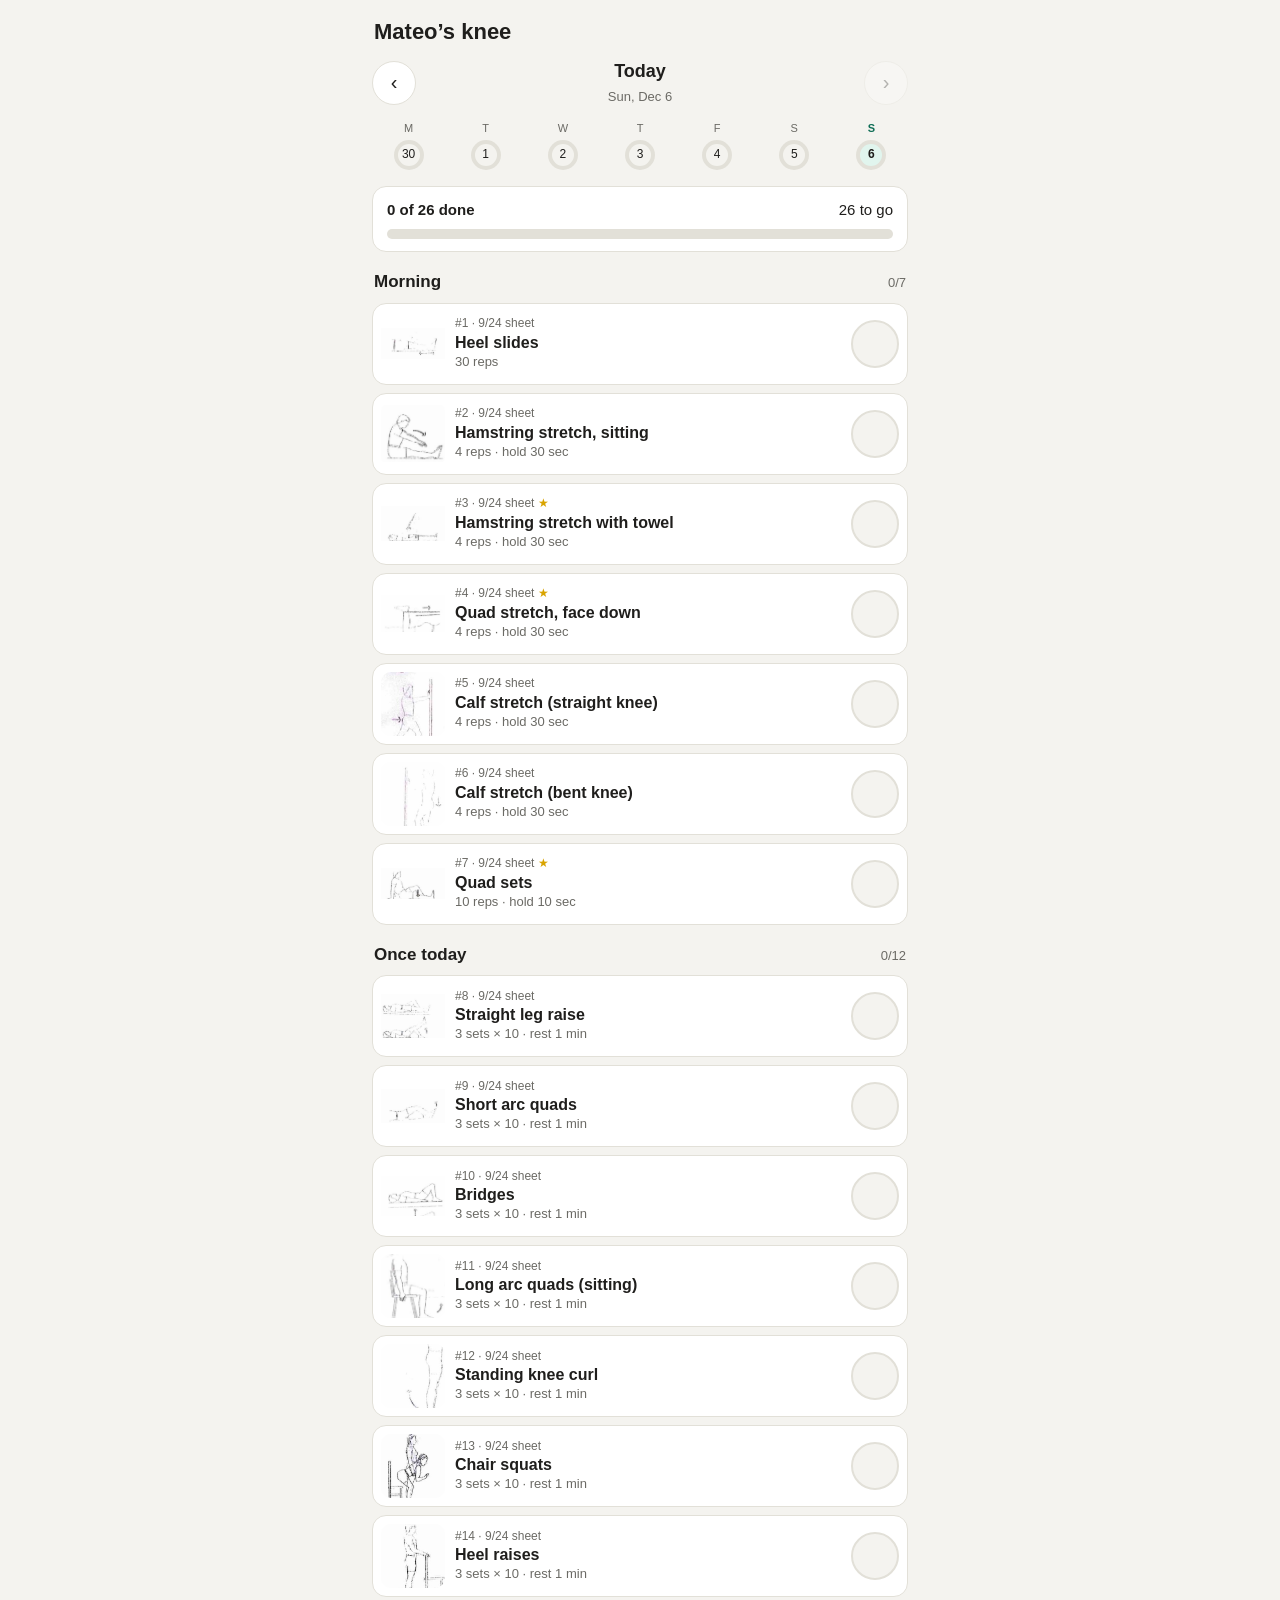
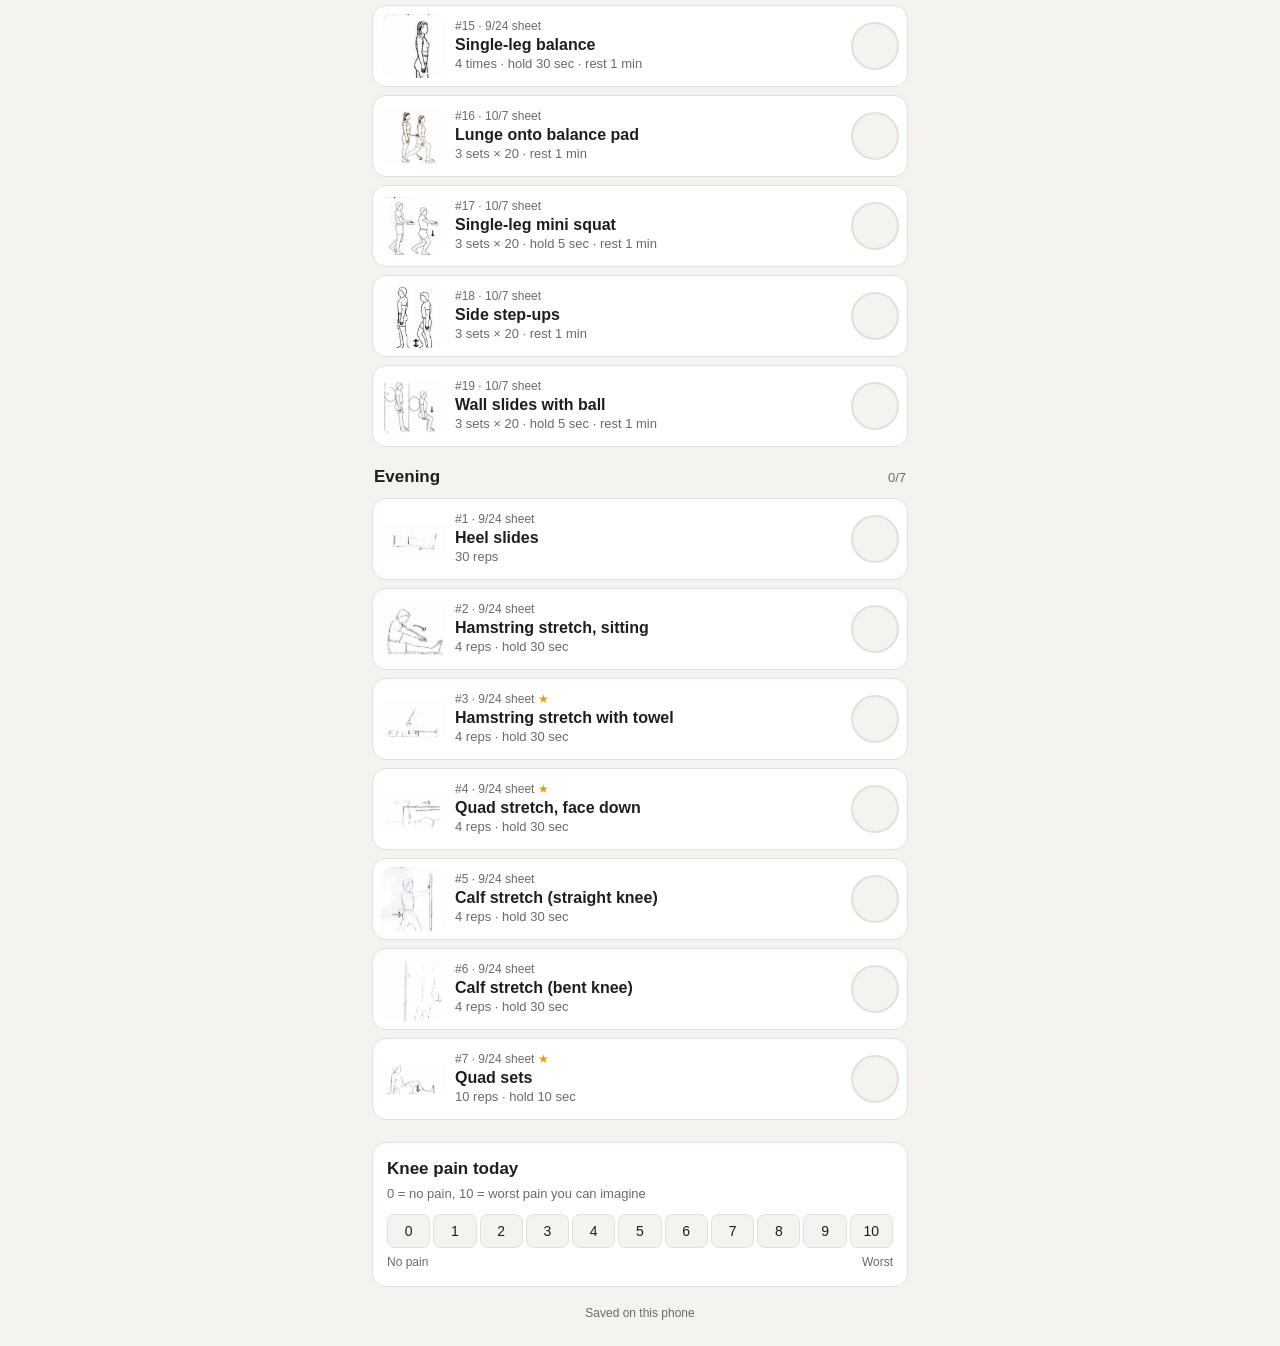
==== docs/mateo/index.html @ 148383e8 "Knee exercise apps for Mateo and Kristen" ====
<!doctype html>
<html lang="en">
<head>
<meta charset="utf-8">
<meta name="viewport" content="width=device-width, initial-scale=1, viewport-fit=cover">
<title>Mateo's Knee</title>
<meta name="apple-mobile-web-app-capable" content="yes">
<meta name="mobile-web-app-capable" content="yes">
<meta name="apple-mobile-web-app-title" content="Mateo Knee">
<meta name="apple-mobile-web-app-status-bar-style" content="default">
<meta name="theme-color" content="#0f6e56">
<link rel="apple-touch-icon" href="../icons/mateo-180.png">
<link rel="icon" href="../icons/mateo-180.png">
<link rel="manifest" href="manifest.json">
<link rel="stylesheet" href="../style.css">
</head>
<body>
<main id="app"></main>
<div id="overlay" class="overlay" hidden></div>
<script>window.KID = 'mateo';</script>
<script src="../config.js"></script>
<script src="../exercises.js"></script>
<script src="../app.js"></script>
</body>
</html>
---- docs/style.css ----
:root {
  --bg: #f4f3ef;
  --card: #ffffff;
  --text: #1f1e1c;
  --muted: #6b6a65;
  --line: #e2e0d8;
  --done: #2f8f4e;
  --done-bg: #e5f4ea;
  --warn: #b5541c;
  --accent: #0f6e56;
  --accent-soft: #e1f5ee;
  --radius: 14px;
  --safe-top: env(safe-area-inset-top, 0px);
  --safe-bottom: env(safe-area-inset-bottom, 0px);
}
body.kristen { --accent: #534ab7; --accent-soft: #eeedfe; }

@media (prefers-color-scheme: dark) {
  :root {
    --bg: #161615; --card: #232321; --text: #f1efe8; --muted: #a3a19a;
    --line: #36352f; --done: #5cc27d; --done-bg: #1d3325; --warn: #f0997b;
    --accent: #5dcaa5; --accent-soft: #10342a;
  }
  body.kristen { --accent: #aea8ec; --accent-soft: #2a2650; }
  .pic { filter: invert(0.88) hue-rotate(180deg); }
}

* { box-sizing: border-box; -webkit-tap-highlight-color: transparent; }
html, body { margin: 0; }
body {
  background: var(--bg); color: var(--text);
  font: 16px/1.45 -apple-system, BlinkMacSystemFont, "Segoe UI", Roboto, sans-serif;
  padding: calc(var(--safe-top) + 8px) 12px calc(var(--safe-bottom) + 24px);
  max-width: 560px; margin: 0 auto;
}
button { font: inherit; color: inherit; cursor: pointer; }
h1, h2, h3 { margin: 0; font-weight: 650; }

.top { display: flex; align-items: center; justify-content: space-between; gap: 8px; padding: 8px 2px 4px; }
.top h1 { font-size: 22px; }
.streak { font-size: 14px; color: var(--accent); background: var(--accent-soft); padding: 4px 10px; border-radius: 99px; white-space: nowrap; }

.daynav { display: flex; align-items: center; justify-content: space-between; margin: 6px 0 10px; }
.daynav .label { text-align: center; }
.daynav .label b { display: block; font-size: 18px; }
.daynav .label span { font-size: 13px; color: var(--muted); }
.iconbtn { width: 44px; height: 44px; border-radius: 50%; border: 1px solid var(--line); background: var(--card); font-size: 20px; display: grid; place-items: center; }
.iconbtn:disabled { opacity: .3; }

.week { display: grid; grid-template-columns: repeat(7, 1fr); gap: 4px; margin-bottom: 12px; }
.week button { border: 0; background: none; padding: 4px 0; display: flex; flex-direction: column; align-items: center; gap: 3px; font-size: 11px; color: var(--muted); }
.week .ring { width: 30px; height: 30px; border-radius: 50%; display: grid; place-items: center; font-size: 12px; color: var(--text);
  background: conic-gradient(var(--done) calc(var(--p) * 1%), var(--line) 0); }
.week .ring i { width: 22px; height: 22px; border-radius: 50%; background: var(--bg); display: grid; place-items: center; font-style: normal; }
.week .sel { color: var(--accent); font-weight: 700; }
.week .sel .ring i { background: var(--accent-soft); }

.progress { background: var(--card); border: 1px solid var(--line); border-radius: var(--radius); padding: 12px 14px; margin-bottom: 14px; }
.progress .row { display: flex; justify-content: space-between; font-size: 15px; margin-bottom: 8px; }
.bar { height: 10px; background: var(--line); border-radius: 99px; overflow: hidden; }
.bar > div { height: 100%; background: var(--done); border-radius: 99px; transition: width .3s; }
.offday { font-size: 13px; color: var(--muted); margin-top: 8px; }

.section { margin: 18px 2px 8px; display: flex; align-items: baseline; justify-content: space-between; }
.section h2 { font-size: 17px; }
.section span { font-size: 13px; color: var(--muted); }

.card { display: flex; align-items: center; gap: 10px; background: var(--card); border: 1px solid var(--line);
  border-radius: var(--radius); padding: 8px; margin-bottom: 8px; transition: background .2s; }
.card.done { background: var(--done-bg); border-color: transparent; }
.card .open { flex: 1; min-width: 0; display: flex; align-items: center; gap: 10px; border: 0; background: none; padding: 0; text-align: left; }
.thumb { width: 64px; height: 64px; flex: none; border-radius: 10px; background: #fff; display: grid; place-items: center; overflow: hidden; }
.thumb img { max-width: 100%; max-height: 100%; }
.card .info { min-width: 0; }
.tag { font-size: 12px; color: var(--muted); }
.tag .star { color: #d9a400; }
.card .name { font-weight: 600; font-size: 16px; line-height: 1.25; }
.card .dose { font-size: 13px; color: var(--muted); }
.check { width: 48px; height: 48px; flex: none; border-radius: 50%; border: 2px solid var(--line); background: var(--bg); display: grid; place-items: center; }
.check svg { width: 24px; height: 24px; opacity: 0; }
.card.done .check { background: var(--done); border-color: var(--done); color: #fff; }
.card.done .check svg { opacity: 1; }

.pain { background: var(--card); border: 1px solid var(--line); border-radius: var(--radius); padding: 14px; margin-top: 22px; }
.pain h2 { font-size: 17px; margin-bottom: 4px; }
.pain p { margin: 0 0 10px; font-size: 13px; color: var(--muted); }
.scale { display: grid; grid-template-columns: repeat(11, minmax(0, 1fr)); gap: 3px; }
.scale button { min-width: 0; height: 34px; border-radius: 8px; border: 1px solid var(--line); background: var(--bg); font-size: 14px; padding: 0; }
@media (max-width: 360px) { .pain { padding: 12px 10px; } .scale { gap: 2px; } .scale button { font-size: 13px; } .thumb { width: 54px; height: 54px; } }
.scale button.on { color: #fff; border-color: transparent; }
.scale-labels { display: flex; justify-content: space-between; font-size: 12px; color: var(--muted); margin-top: 6px; }

.sync { text-align: center; font-size: 12px; color: var(--muted); margin-top: 18px; }

/* Overlays */
.overlay { position: fixed; inset: 0; background: var(--bg); z-index: 10; overflow-y: auto;
  padding: calc(var(--safe-top) + 10px) 16px calc(var(--safe-bottom) + 24px); }
.overlay .inner { max-width: 560px; margin: 0 auto; }
.overlay .close { position: sticky; top: 0; margin-left: auto; z-index: 2; }
.pic { background: #fff; border-radius: var(--radius); padding: 10px; display: grid; place-items: center; margin: 4px 0 14px; }
.pic img { width: 100%; max-height: 300px; object-fit: contain; }
.detail h2 { font-size: 22px; }
.detail .tag { font-size: 13px; margin-bottom: 4px; }
.chips { display: flex; flex-wrap: wrap; gap: 6px; margin: 10px 0; }
.chip { background: var(--accent-soft); color: var(--accent); font-size: 14px; padding: 4px 10px; border-radius: 99px; }
.chip.gear { background: var(--card); color: var(--text); border: 1px solid var(--line); }
.detail ol { padding-left: 22px; margin: 10px 0; }
.detail li { margin-bottom: 6px; }
.tipbox { background: var(--card); border-left: 4px solid var(--accent); padding: 10px 12px; border-radius: 0 10px 10px 0; font-size: 15px; margin: 10px 0; }
.btn { display: block; width: 100%; padding: 15px; border-radius: 12px; border: 0; font-size: 17px; font-weight: 600; text-align: center; text-decoration: none; margin-top: 10px; }
.btn.primary { background: var(--accent); color: #fff; }
.btn.secondary { background: var(--card); color: var(--text); border: 1px solid var(--line); }
.btn.good { background: var(--done); color: #fff; }
@media (prefers-color-scheme: dark) { .btn.primary { color: #10100f; } }

/* Timer */
.timer { display: flex; flex-direction: column; align-items: center; text-align: center; min-height: 100%; }
.timer .tname { font-size: 18px; font-weight: 600; margin-top: 4px; }
.timer .where { font-size: 15px; color: var(--muted); margin-top: 2px; min-height: 22px; }
.dial { position: relative; width: min(72vw, 280px); aspect-ratio: 1; margin: 18px 0 10px; }
.dial svg { width: 100%; height: 100%; transform: rotate(-90deg); }
.dial circle { fill: none; stroke-width: 12; }
.dial .track { stroke: var(--line); }
.dial .arc { stroke: var(--accent); stroke-linecap: round; transition: stroke-dashoffset .1s linear; }
.dial.rest .arc { stroke: var(--muted); }
.dial.hold .arc { stroke: var(--warn); }
.dial .center { position: absolute; inset: 0; display: grid; place-content: center; }
.dial .big { font-size: 64px; font-weight: 700; line-height: 1; font-variant-numeric: tabular-nums; }
.dial .phase { font-size: 18px; color: var(--muted); margin-top: 6px; }
.timer .controls { display: grid; grid-template-columns: 1fr 1fr; gap: 10px; width: 100%; max-width: 360px; }
.timer .controls .btn { margin: 0; }
.timer .hint { font-size: 12px; color: var(--muted); margin-top: 14px; }
.timer .pic { width: 100%; max-width: 360px; margin-top: 16px; }
.timer .pic img { max-height: 160px; }

/* Landing */
.landing { text-align: center; padding-top: 40px; }
.landing a { display: block; margin: 14px auto; max-width: 320px; padding: 22px; border-radius: 16px; color: #fff; font-size: 22px; font-weight: 700; text-decoration: none; }
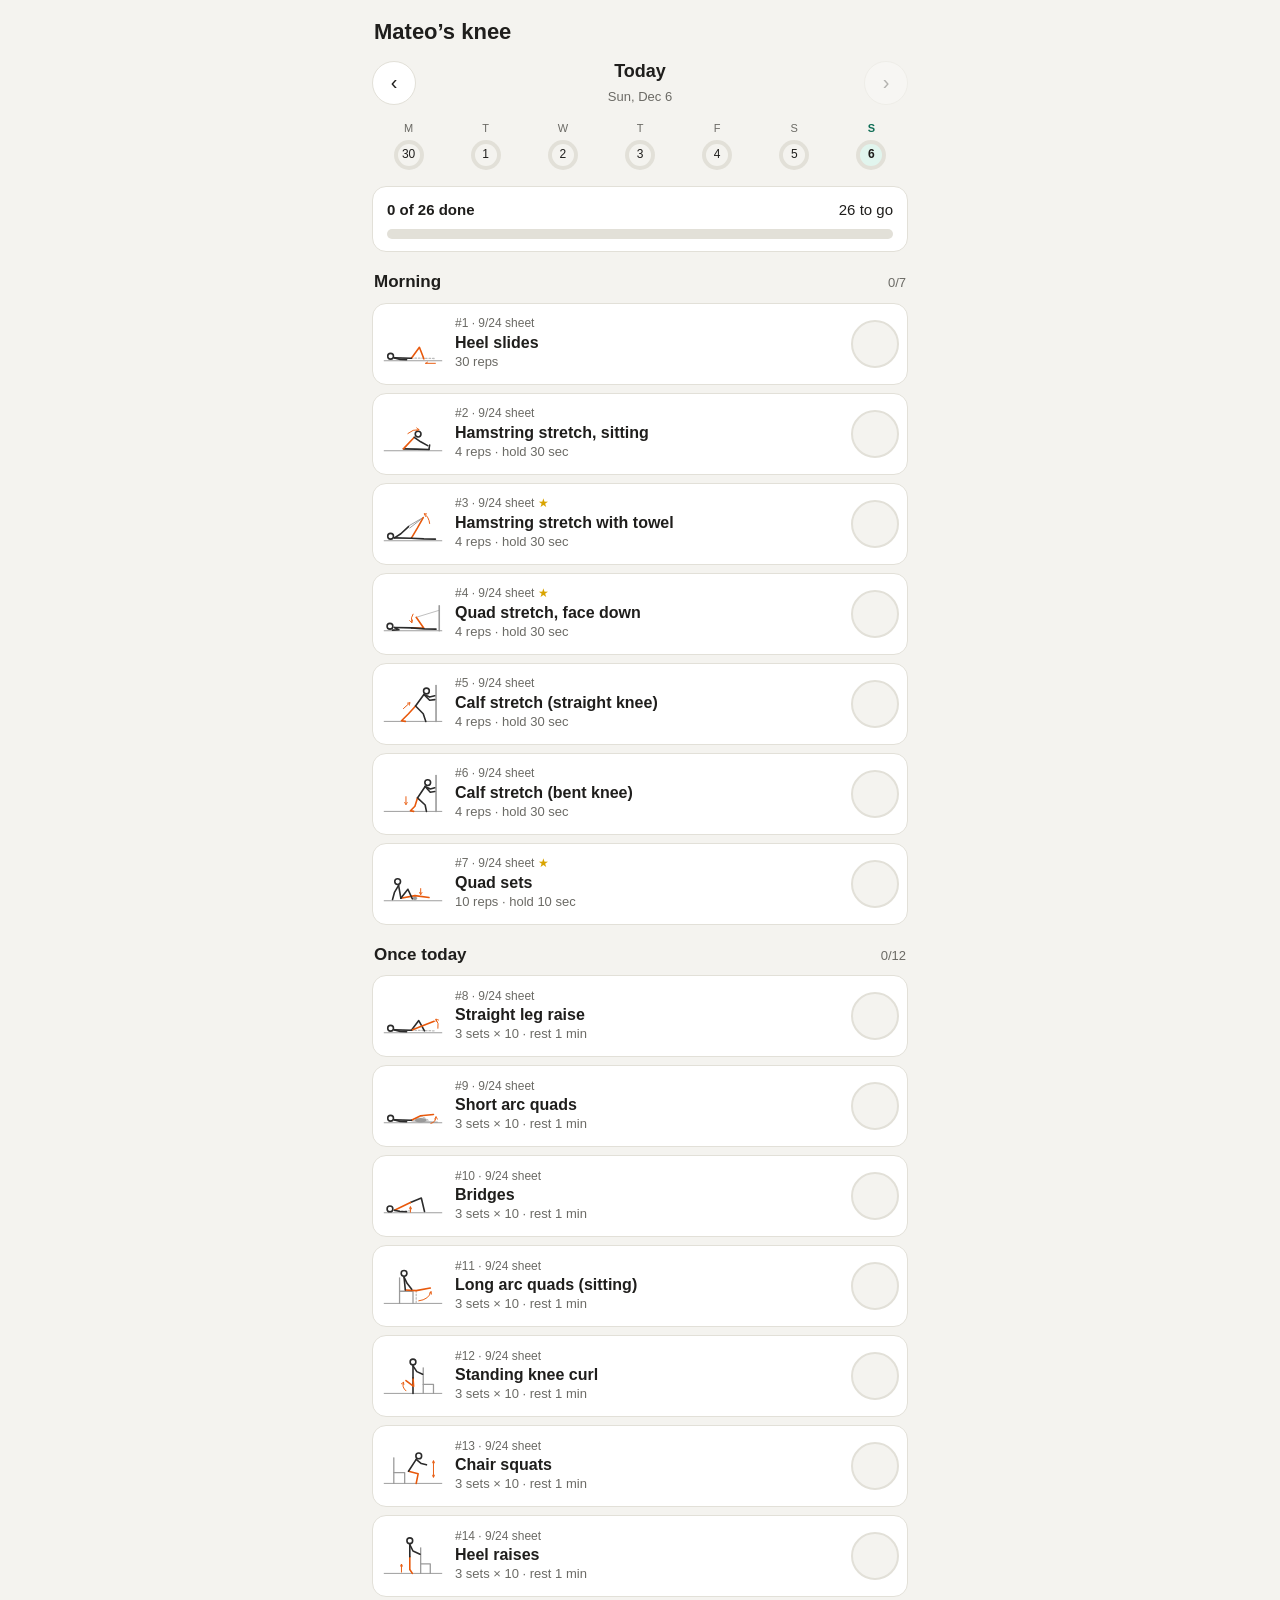
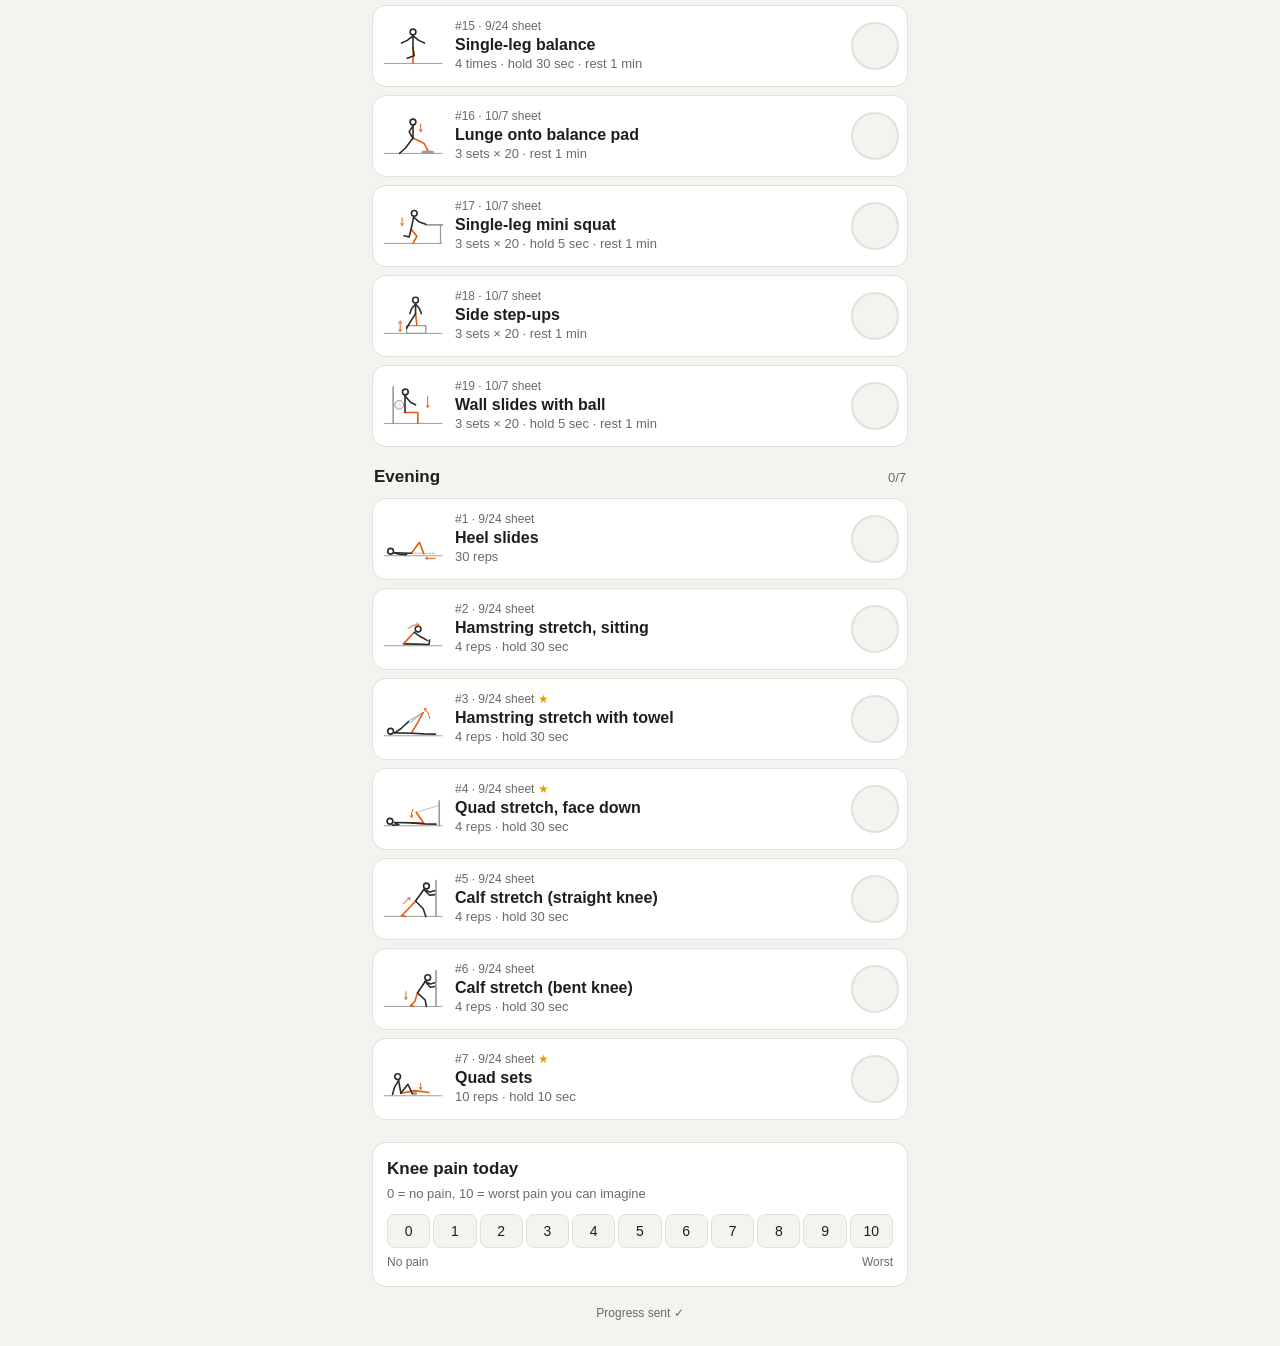
==== commit 6896705d: "Replace scanned pictures with stick-figure drawings" ====
--- a/docs/mateo/index.html
+++ b/docs/mateo/index.html
@@ -20,6 +20,7 @@
 <script>window.KID = 'mateo';</script>
 <script src="../config.js"></script>
 <script src="../exercises.js"></script>
+<script src="../figures.js"></script>
 <script src="../app.js"></script>
 </body>
 </html>
--- a/docs/style.css
+++ b/docs/style.css
@@ -70,7 +70,9 @@
 .card.done { background: var(--done-bg); border-color: transparent; }
 .card .open { flex: 1; min-width: 0; display: flex; align-items: center; gap: 10px; border: 0; background: none; padding: 0; text-align: left; }
 .thumb { width: 64px; height: 64px; flex: none; border-radius: 10px; background: #fff; display: grid; place-items: center; overflow: hidden; }
-.thumb img { max-width: 100%; max-height: 100%; }
+.thumb img, .thumb svg { max-width: 100%; max-height: 100%; }
+.pic svg { width: 100%; max-height: 260px; }
+.timer .pic svg { max-height: 150px; }
 .card .info { min-width: 0; }
 .tag { font-size: 12px; color: var(--muted); }
 .tag .star { color: #d9a400; }
